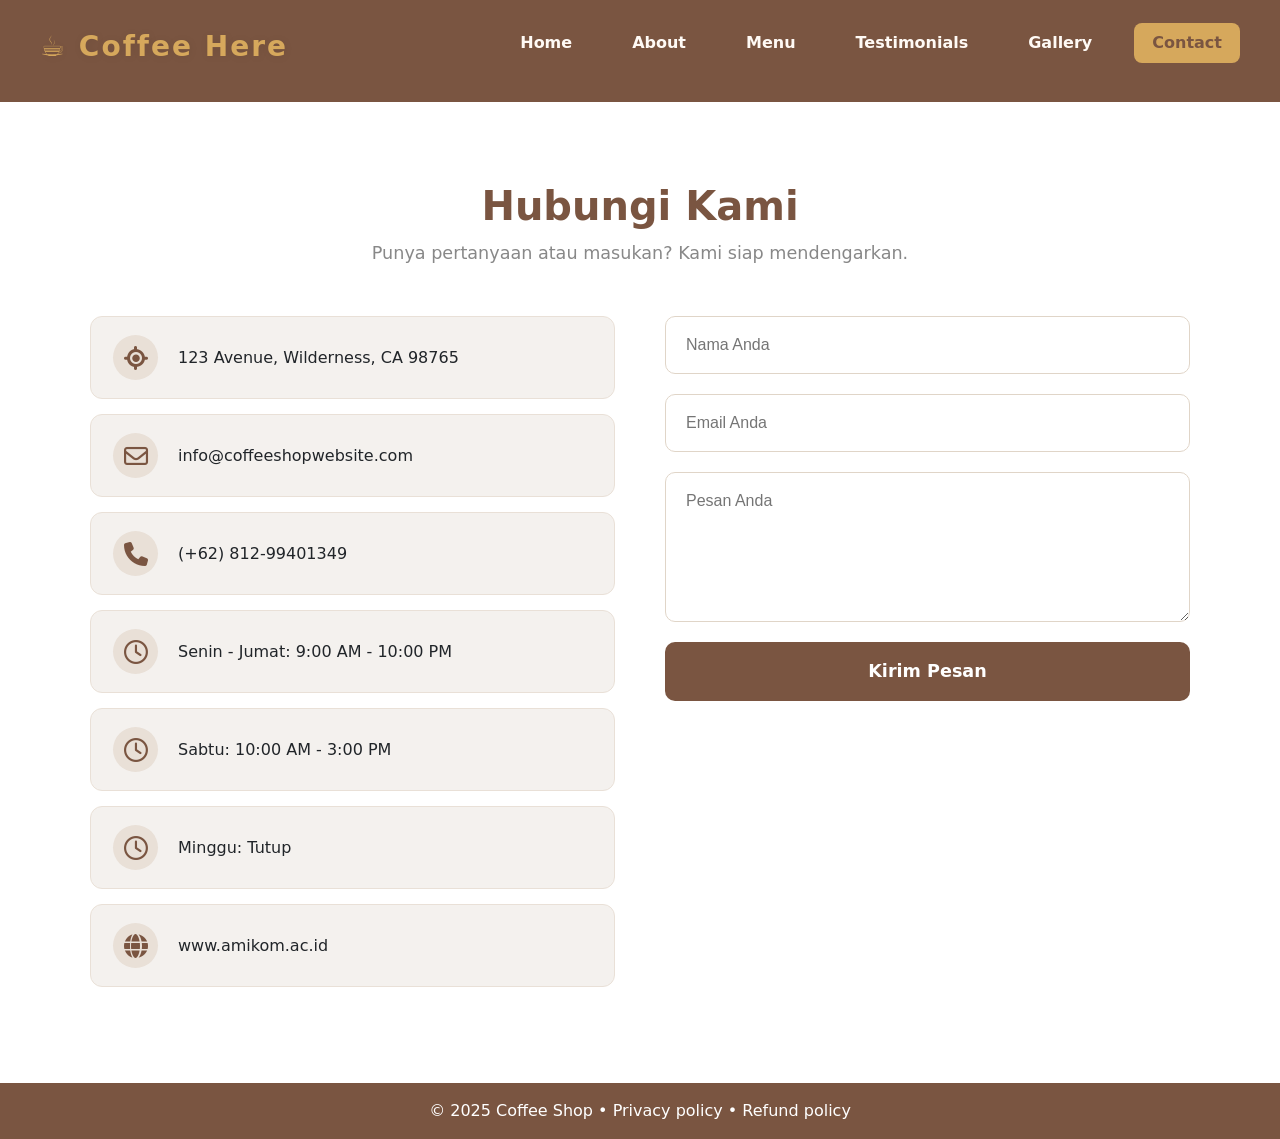
==== contact.html @ 6d7eb720 "Upload website coffee here" ====
<!DOCTYPE html>
<html lang="en">
<head>
  <meta charset="UTF-8" />
  <meta name="viewport" content="width=device-width, initial-scale=1.0" />
  <title>Contact | Coffee Here</title>
  <link rel="stylesheet" href="style4.css" />
  <link rel="stylesheet" href="https://cdnjs.cloudflare.com/ajax/libs/font-awesome/6.6.0/css/all.min.css" />
  <link href="https://cdn.jsdelivr.net/npm/bootstrap@5.3.0/dist/css/bootstrap.min.css" rel="stylesheet">
  <link rel="stylesheet" href="https://unpkg.com/aos@next/dist/aos.css" />
</head>
<body>
  <header>
    <nav class="navbar section-content">
      <a href="#" class="nav-logo">
        <h2 class="logo-text">☕ Coffee Here</h2>
      </a>
      <ul class="nav-menu">
        <button id="menu-close-button" class="fas fa-times"></button>
        <li class="nav-item"><a href="home.html" class="nav-link">Home</a></li>
        <li class="nav-item"><a href="about.html" class="nav-link">About</a></li>
        <li class="nav-item"><a href="menu.html" class="nav-link">Menu</a></li>
        <li class="nav-item"><a href="testy.html" class="nav-link">Testimonials</a></li>
        <li class="nav-item"><a href="gallery.html" class="nav-link">Gallery</a></li>
        <li class="nav-item"><a href="contact.html" class="nav-link active">Contact</a></li>
      </ul>
      <button id="menu-open-button" class="fas fa-bars"></button>
    </nav>
  </header>

  <main>
    <section class="contact-section" id="contact">
      <div class="section-header" data-aos="fade-up">
        <h2 class="title">Hubungi Kami</h2>
        <p class="subtitle">Punya pertanyaan atau masukan? Kami siap mendengarkan.</p>
      </div>
      <div class="section-content">
        <ul class="contact-info-list" data-aos="fade-right">
          <li class="contact-info">
            <i class="fa-solid fa-location-crosshairs"></i>
            <p>123 Avenue, Wilderness, CA 98765</p>
          </li>
          <li class="contact-info">
            <i class="fa-regular fa-envelope"></i>
            <p>info@coffeeshopwebsite.com</p>
          </li>
          <li class="contact-info">
            <i class="fa-solid fa-phone"></i>
            <p>(+62) 812-99401349</p>
          </li>
          <li class="contact-info">
            <i class="fa-regular fa-clock"></i>
            <p>Senin - Jumat: 9:00 AM - 10:00 PM</p>
          </li>
          <li class="contact-info">
            <i class="fa-regular fa-clock"></i>
            <p>Sabtu: 10:00 AM - 3:00 PM</p>
          </li>
          <li class="contact-info">
            <i class="fa-regular fa-clock"></i>
            <p>Minggu: Tutup</p>
          </li>
          <li class="contact-info">
            <i class="fa-solid fa-globe"></i>
            <p>www.amikom.ac.id</p>
          </li>
        </ul>
        
        <form action="#" class="contact-form" data-aos="fade-left" data-aos-delay="200">
          <input type="text" placeholder="Nama Anda" class="form-input" required>
          <input type="email" placeholder="Email Anda" class="form-input" required>
          <textarea placeholder="Pesan Anda" class="form-input" required></textarea>
          <button class="submit-button">Kirim Pesan</button>
        </form>
      </div>
    </section>
  </main>

  <footer class="text-center py-3">
    &copy; 2025 Coffee Shop &bull; Privacy policy &bull; Refund policy
  </footer>

  <script src="https://unpkg.com/aos@next/dist/aos.js"></script>
  <script>
    AOS.init({
        duration: 1000,
        once: true,
    });
  </script>
  <script src="main.js"></script>
</body>
</html>
---- style4.css ----
/* Menggunakan variabel dari style1.css untuk konsistensi */
:root {
  --primary: #7a5541;
  --secondary: #d6a85c;
  --background: #f4f1ee;
  --card-bg: #fffaf5;
  --text: #3e2b23;
  --radius: 16px;
  --font-main: 'Poppins', 'Segoe UI', Arial, sans-serif;
}

/* === PERBAIKAN FOOTER & STRUKTUR DASAR === */
body {
  display: flex;
  flex-direction: column;
  min-height: 100vh;
  background-color: var(--background);
  font-family: var(--font-main);
  color: var(--text);
}

main {
  flex-grow: 1;
}

/* === HEADER & NAVIGASI KONSISTEN (VERSI FINAL) === */
header {
  background-color: var(--primary);
  padding: 15px 0;
}
.navbar {
  display: flex;
  justify-content: space-between;
  align-items: center;
  max-width: 1200px;
  margin: auto;
  padding: 0 20px;
}
.nav-logo {
  text-decoration: none;
}
.logo-text {
  font-size: 28px;
  color: var(--secondary);
  font-weight: bold;
  letter-spacing: 2px;
  text-shadow: 1px 1px 8px rgba(0,0,0,0.08);
}
.nav-menu {
  list-style: none;
  display: flex;
  gap: 24px;
}
.nav-item .nav-link {
  text-decoration: none;
  color: #fffaf5;
  font-weight: 600;
  padding: 8px 18px;
  border-radius: 8px;
  transition: background 0.3s, color 0.3s;
}
.nav-item .nav-link:hover,
.nav-item .nav-link.active {
  background: var(--secondary);
  color: var(--primary);
  text-decoration: none;
}
#menu-open-button,
#menu-close-button {
  display: none;
  font-size: 26px;
  color: var(--secondary);
  background: none;
  border: none;
  cursor: pointer;
}

/* === HALAMAN GALERI === */
.gallery-section {
  background-color: #fff;
  padding: 80px 0;
  min-height: 80vh;
  display: flex;
  align-items: center;
  overflow: hidden;
}
.gallery-content {
    width: 100%;
    max-width: 1400px;
    margin: auto;
    text-align: center;
}
.title {
  font-size: 2.5rem;
  font-weight: 700;
  color: var(--primary);
  margin-bottom: 10px;
}
.subtitle {
    font-size: 1.1rem;
    color: #888;
    margin-bottom: 50px;
}
.swiper {
  width: 100%;
  padding-top: 50px;
  padding-bottom: 50px;
}
.swiper-slide {
  background-position: center;
  background-size: cover;
  width: 320px;
  height: 400px;
  border-radius: var(--radius);
  overflow: hidden;
  box-shadow: 0 15px 35px rgba(0,0,0,0.2);
}
.swiper-slide img {
  display: block;
  width: 100%;
  height: 100%;
  object-fit: cover;
}
.swiper-pagination-bullet-active {
  background-color: var(--primary) !important;
}

/* === HALAMAN CONTACT (MODERN) === */
.contact-section {
  padding: 80px 20px;
  background-color: #fff;
}
.section-header {
  text-align: center;
  margin-bottom: 50px;
}
.contact-section .section-content {
  display: grid;
  grid-template-columns: 1fr 1fr;
  gap: 50px;
  max-width: 1100px;
  width: 100%;
  margin: auto;
  align-items: flex-start;
}
.contact-info-list {
  list-style: none;
  display: flex;
  flex-direction: column;
  gap: 15px;
  padding: 0;
}
.contact-info {
  display: flex;
  align-items: center;
  gap: 20px;
  background: var(--background);
  border-radius: 12px;
  padding: 18px 22px;
  border: 1px solid #e9e0d7;
  transition: transform 0.3s, box-shadow 0.3s, border-color 0.3s;
}
.contact-info:hover {
  transform: translateY(-4px);
  box-shadow: 0 8px 25px rgba(122, 85, 65, 0.1);
  border-color: var(--secondary);
}
.contact-info i {
  font-size: 1.5rem;
  color: var(--primary);
  background-color: #e9e0d7;
  padding: 10px;
  border-radius: 50%;
  width: 45px;
  height: 45px;
  display: inline-flex;
  align-items: center;
  justify-content: center;
}
.contact-info p { margin: 0; font-weight: 500; }
.contact-form {
  display: flex;
  flex-direction: column;
  gap: 20px;
  background-color: transparent;
  padding: 0;
  box-shadow: none;
}
.form-input {
  padding: 16px 20px;
  border: 1px solid #e0d5c8;
  border-radius: 10px;
  background-color: #fff;
  font-size: 1rem;
  font-family: var(--font-main);
  transition: box-shadow 0.3s, border-color 0.3s;
}
.form-input:focus {
  border-color: var(--primary);
  box-shadow: 0 0 0 3px rgba(122, 85, 65, 0.15);
  outline: none;
}
textarea.form-input { min-height: 150px; resize: vertical; }
.submit-button {
  background-color: var(--primary);
  color: white;
  border: none;
  padding: 16px;
  border-radius: 10px;
  font-size: 1.1rem;
  font-weight: 600;
  cursor: pointer;
  transition: background-color 0.3s, transform 0.3s, box-shadow 0.3s;
}
.submit-button:hover {
  background-color: #634331;
  transform: translateY(-3px);
  box-shadow: 0 6px 20px rgba(122, 85, 65, 0.25);
}

/* === FOOTER KONSISTEN === */
footer { background-color: var(--primary); color: white; }

/* === RESPONSIVE (FINAL) === */
@media (max-width: 900px) {
    .contact-section .section-content {
        grid-template-columns: 1fr;
    }
}

@media (max-width: 600px) {
  /* Pengaturan Umum Mobile */
  .gallery-section, .contact-section {
    padding-left: 15px;
    padding-right: 15px;
    padding-top: 40px;
    padding-bottom: 40px;
  }
  .title {
    font-size: 1.8rem;
    margin-bottom: 20px;
  }
  .subtitle {
      font-size: 1rem;
      margin-bottom: 30px;
  }
  .contact-info {
      padding: 15px;
      gap: 15px;
  }
  .contact-info i {
      font-size: 1.2rem;
  }

  /* Navigasi Mobile */
  .navbar {
    flex-direction: row;
    align-items: center;
    padding: 0 15px;
  }
  .logo-text {
    font-size: 1.5rem;
  }
  .nav-menu {
    display: none;
    flex-direction: column;
    position: fixed;
    top: 0;
    left: 0;
    width: 100%;
    height: 100%;
    background-color: var(--primary);
    padding: 20px;
    gap: 20px;
    z-index: 1000;
    align-items: center;
    justify-content: center;
  }
  .nav-menu.open {
    display: flex;
  }
  #menu-open-button {
    display: block;
  }
  #menu-close-button {
    display: block;
    position: absolute;
    top: 20px;
    right: 20px;
    font-size: 2rem;
  }
  
  /* Galeri Mobile */
  .swiper-slide {
    width: 280px;
    height: 360px;
  }
  .nav-menu.open .nav-item .nav-link {
    font-size: 1.5rem; /* Perbesar font */
    padding: 15px; /* Perbesar area klik */
    text-align: center;
    width: 100%;
}

.nav-menu.open .nav-item .nav-link.active {
    background: var(--secondary);
    color: var(--primary);
    border-radius: 8px;
}
}
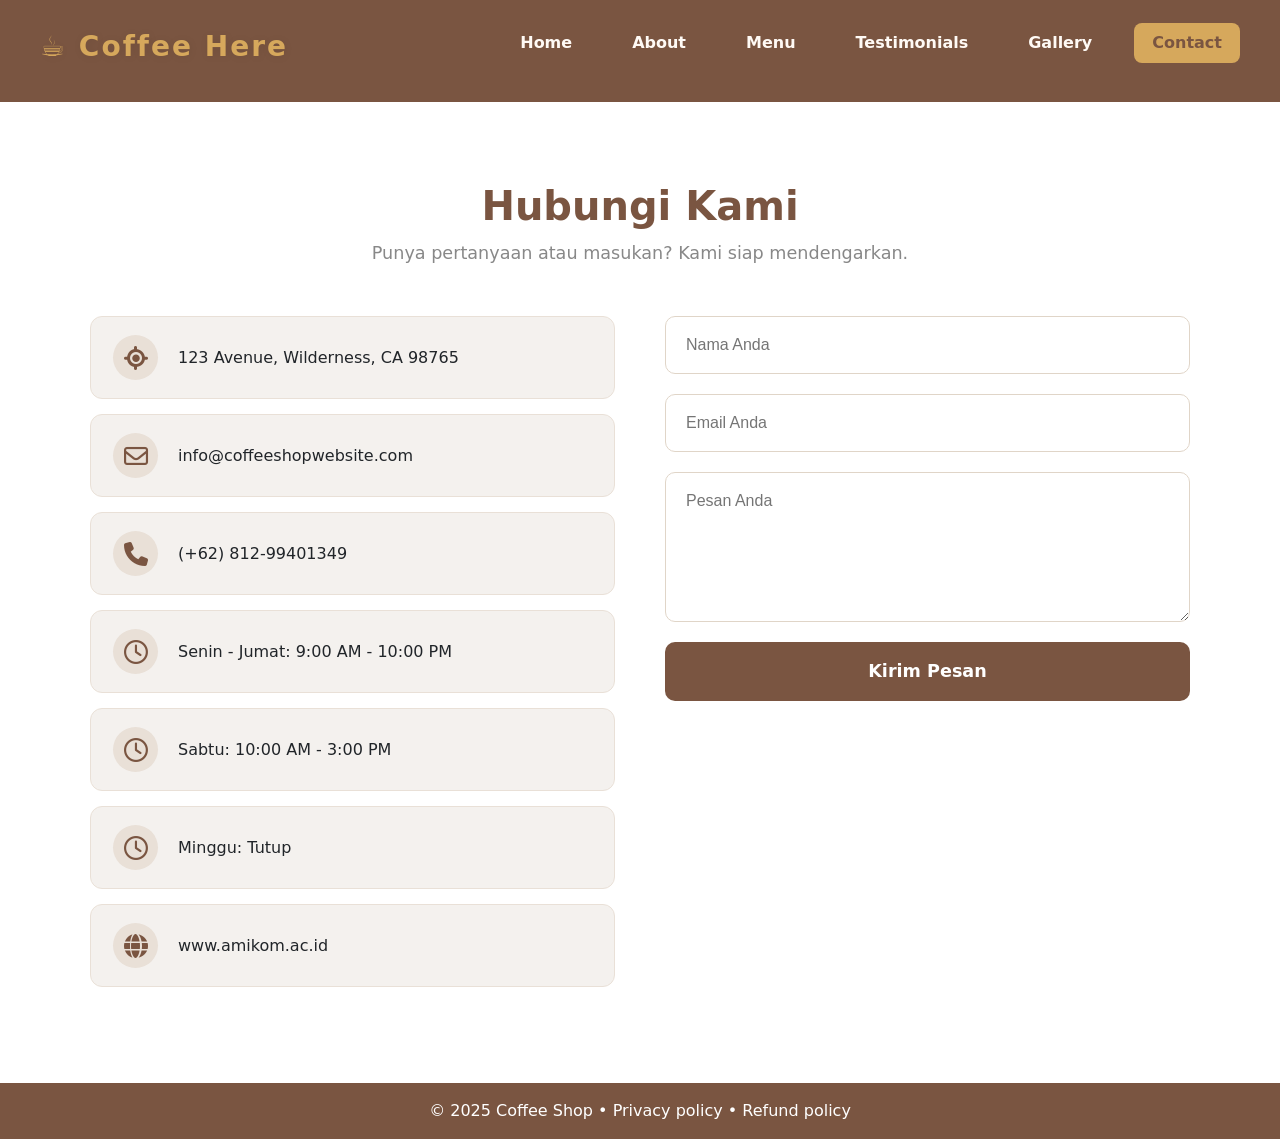
==== commit a4a58787: "Fix navigation links to point to index.html" ====
--- a/contact.html
+++ b/contact.html
@@ -17,7 +17,7 @@
       </a>
       <ul class="nav-menu">
         <button id="menu-close-button" class="fas fa-times"></button>
-        <li class="nav-item"><a href="home.html" class="nav-link">Home</a></li>
+        <li class="nav-item"><a href="index.html" class="nav-link">Home</a></li>
         <li class="nav-item"><a href="about.html" class="nav-link">About</a></li>
         <li class="nav-item"><a href="menu.html" class="nav-link">Menu</a></li>
         <li class="nav-item"><a href="testy.html" class="nav-link">Testimonials</a></li>
